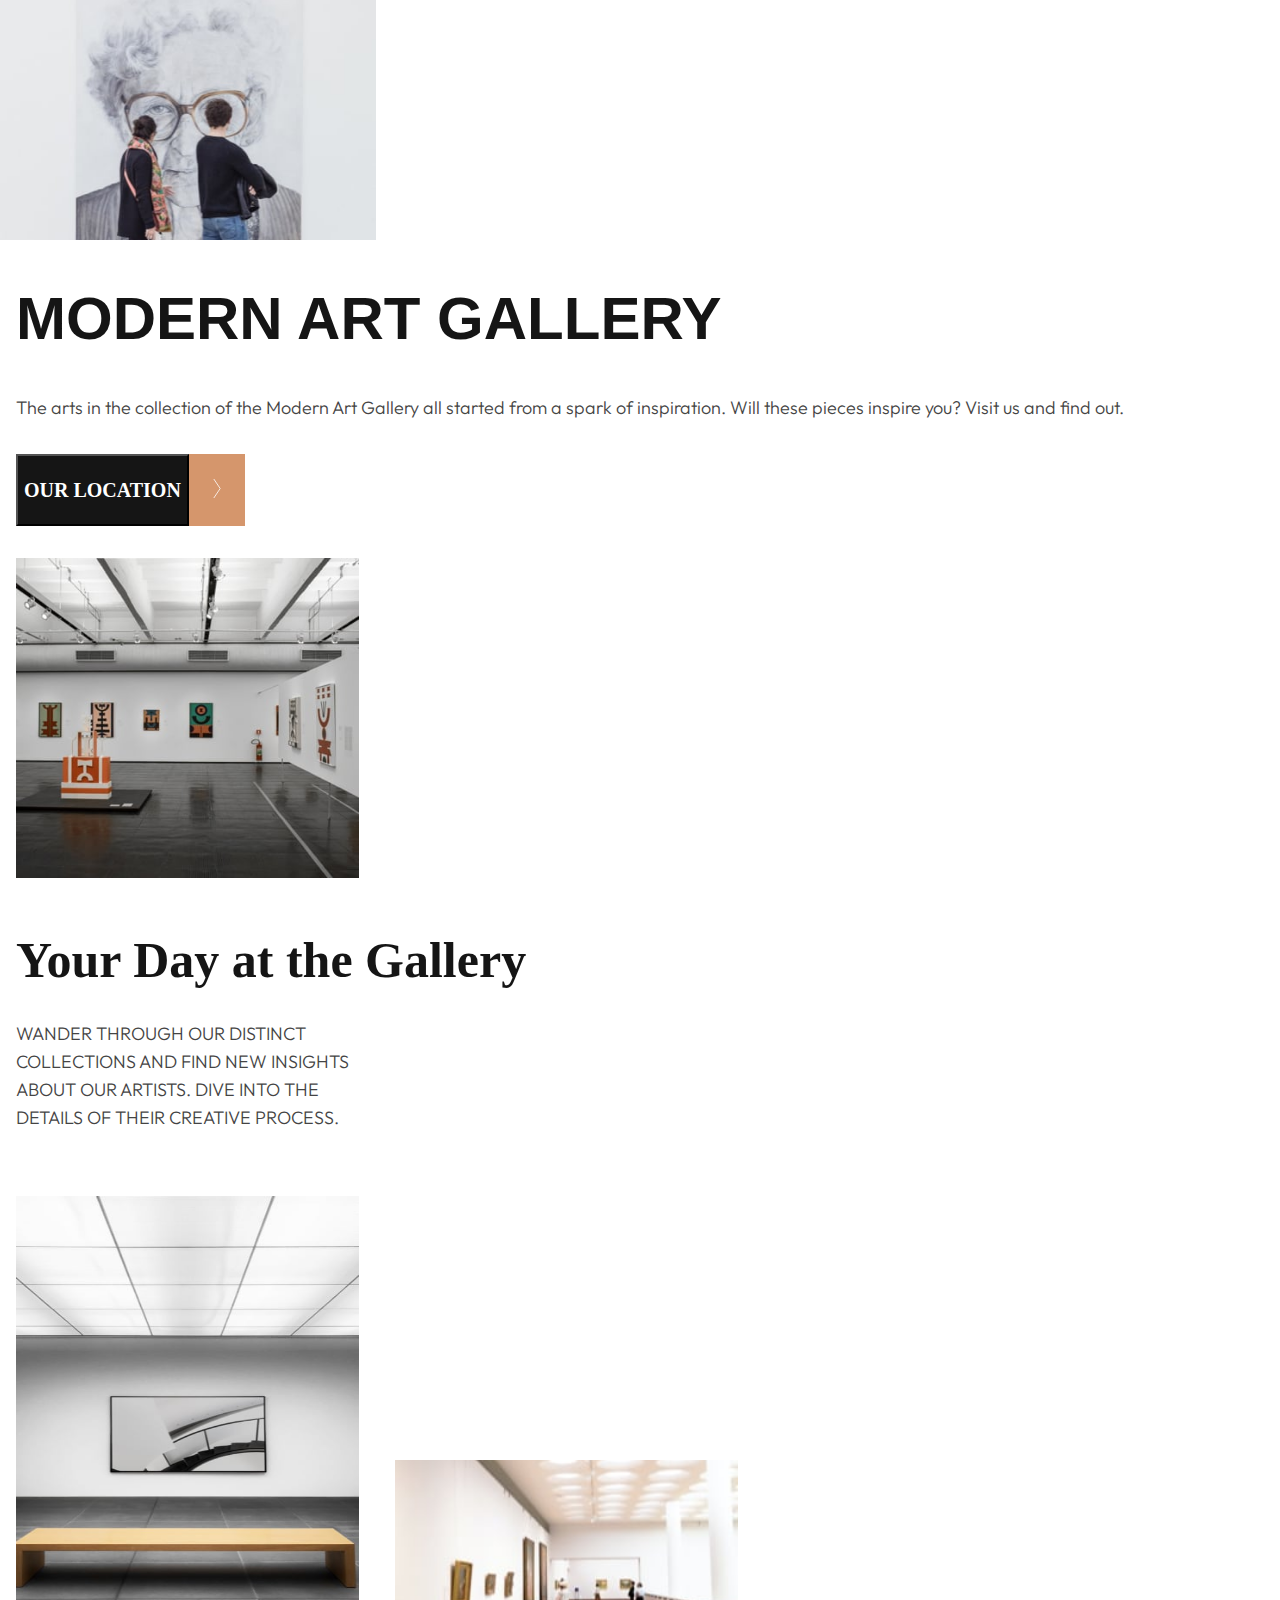
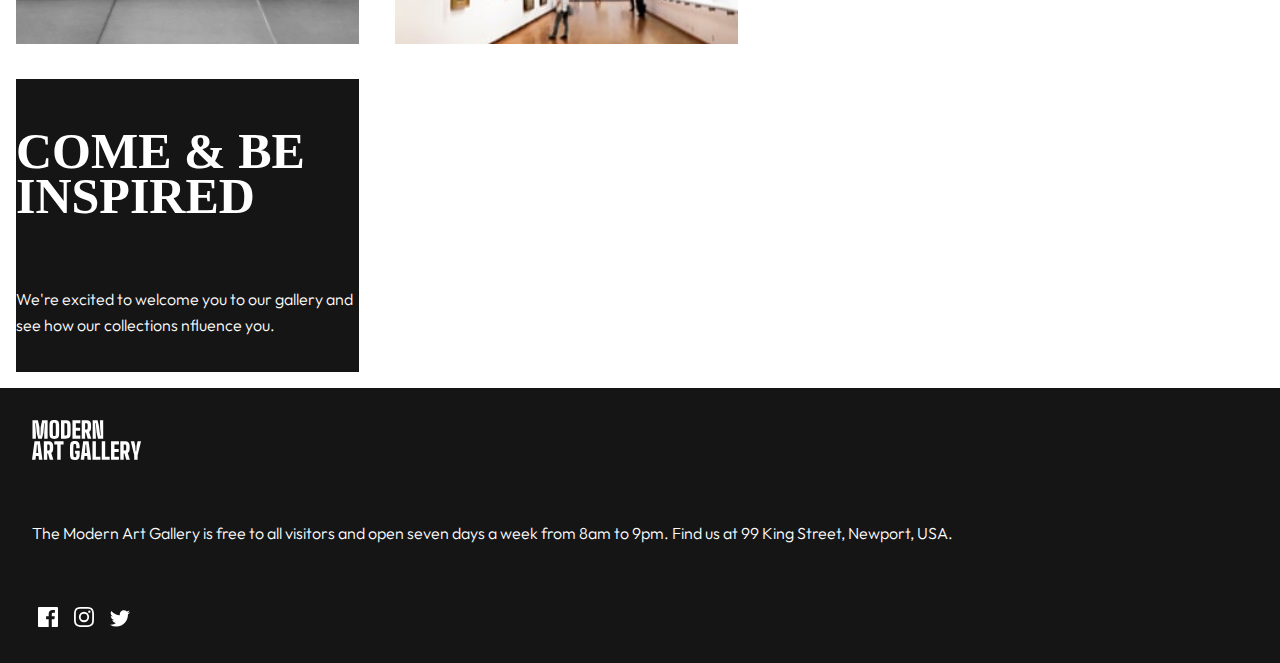
==== index.html @ 7eb56052 "add mob version" ====
<!DOCTYPE html>
<html lang="en">

<head>
    <meta charset="UTF-8">
    <meta http-equiv="X-UA-Compatible" content="IE=edge">
    <meta name="viewport" content="width=device-width, initial-scale=1.0">
    <link rel="stylesheet" href="style.css">
    <link rel="stylesheet" href="reset.css">
    <link rel="preconnect" href="https://fonts.googleapis.com">
    <link rel="preconnect" href="https://fonts.gstatic.com" crossorigin>
    <link href="https://fonts.googleapis.com/css2?family=Outfit:wght@300;800;900&display=swap" rel="stylesheet">
    <!-- <link href="https://fonts.googleapis.com/css2?family=Big+Shoulders+Display:wght@300;800;900&display=swap" rel="stylesheet"> -->
    <title>Document</title>
</head>

<body>
   

    <header>
        <img src="image-hero.jpg" alt="img-hero" class="img-hero">
        <h1 class="modern-h1">MODERN ART GALLERY</h1>
        <p class="header-p">The arts in the collection of the Modern Art Gallery all started from a spark of inspiration. Will these
            pieces inspire you? Visit us and find out.</p>

        <diV class="location-div">
             <button class="header-button">OUR LOCATION </button>
            <div class="div-right-icon">
                <a href="location.html"><img src="icon-arrow-right.svg" alt="" class="icon-right"></a>
                
             </div>
        </diV>

    </header>

    <main>
        <section>
            <div>
                <div>
                    <img src="image-grid-1.jpg" alt="" class="grid-1">
                    <h2 class="your-h2">Your Day at the Gallery</h2>
                    <p class="wander-p">Wander through our distinct collections and find new insights about our artists. Dive into the
                        details of their creative process.</p>
                </div>

                <div>
                    <img src="image-grid-2.jpg" alt="" class="grid-2">
                    <img src="image-grid-3.jpg" alt="" class="grid-3">
                </div>

                    <div class="div-come">
                        <h3 class="come-h3">COME & BE INSPIRED</h3>
                        <p class="come-p">We're excited to welcome you to our gallery and see how our collections nfluence you.</p>
                    </div>

                    <footer class="footer-container">
                        
                            <img src="logo-light.svg" alt="" class="logo-light">
                            <p class="footer-p">The Modern Art Gallery is free to all visitors and open seven days a week from 8am to 9pm.
                            Find
                            us at 99 King Street, Newport, USA.</p>
                            <div class="div-socialmedi">
                                <button class="social-icons"> <img src="icon-facebook.svg" alt=""></button>
                                <button class="social-icons"><img src="icon-instagram.svg" alt=""></button>
                                <button class="social-icons"><img src="icon-twitter.svg" alt=""></button>
                            </div>
                        </footer>
                        </div>
                </section>
            </main>

    
        

</body>

</html>
---- style.css ----
body{
    width: 100%;
    display: flex;
    flex-direction: column;
    overflow-x: hidden;
}



header{
    /* max-width:375px; */
    display: flex;
    flex-direction: column;
    gap: 32px;
}
   

.img-hero{
    width: 376px;
    height: 240px;
    object-fit: cover;
}

.modern-h1{
    font-family: 'Big Shoulders Display',sans-serif;
    font-style: normal;
    font-weight: 900;
    font-size: 60px;
    line-height: 55px;
    color: #151515;
    padding-top: 32px;
    margin: 16px;
    

}

.header-p{
    font-family: 'Outfit';
    font-style: normal;
    font-weight: 300;
    font-size: 18px;
    line-height: 28px;
    color: #444444;
    padding-top: 32px;
    margin: 16px;

}

.header-button{
    font-family: 'Big Shoulders Display';
    font-style: normal;
    font-weight: 800;
    font-size: 20px;
    line-height: 24px;
    color: #FFFFFF;
    background: #151515;



}

.location-div{
    display: flex;
    padding: 16px;
}

.div-right-icon{
    display: flex;
    flex-direction: column;
    background-color:#D5966C; 
    width: 56px;
    height: 72px;
    justify-content: space-evenly;
    align-items: center;
}


.icon-right{
    width: 8px;
   
}

main{
    display: flex;
    flex-direction: column;
    /* padding-top: 144px; */
}

.grid-1{
    width: 343px;
    height: 320px;
    margin: 16px;
}

.your-h2{
    font-family: 'Big Shoulders Display';
    font-style: normal;
    font-weight: 900;
    font-size: 50px;
    line-height: 45px;
    color: #151515;
    padding-top: 25px;
    margin: 16px;
}

.wander-p{
    font-family: 'Outfit';
    font-style: normal;
    font-weight: 300;
    font-size: 18px;
    line-height: 28px;
    color: #444444;
    padding-top: 21px;
    width: 343px;
    text-transform: uppercase;
    margin: 16px;
}

.grid-2{
    padding-top: 32px;
    width: 343px;
    height: 480px;
    margin: 16px;
}

.grid-3{
    padding-top: 16px;
    width: 343px;
    height: 200px;
    object-fit: cover;
    margin: 16px;
}

.div-come{
    display: flex;
    flex-direction: column;
    justify-content: space-around;
    width: 343px;
    height: 293px;
    background: #151515;
    padding-top: 16px;
    margin: 16px;
}

.come-h3{
    font-family: 'Big Shoulders Display';
    font-style: normal;
    font-weight: 900;
    font-size: 50px;
    line-height: 45px; 
    color: #FFFFFF;
}

.come-p{
    font-family: 'Outfit';
    font-style: normal;
    font-weight: 300;
    font-size: 16px;
    line-height: 26px;
    color: #FFFFFF;
}


.footer-div{
display: flex;
flex-direction: column;
padding-top: 120px;
background: #151515;
width: 375px;
padding-top: 120px;


}

.footer-container{
    display: flex;
    flex-direction: column;
    background: #151515;
    padding-top: 37px;
    gap: 60px;
    padding: 32px;
}

.footer-p{
    font-family: 'Outfit';
    font-style: normal;
    font-weight: 300;
    font-size: 16px;
    line-height: 26px;
    color: #FFFFFF;
}

.logo-light{
    display: flex;
    flex-direction: column;
    width: 110px;

}

.div-socialmedia{
    display: flex;
    background: #151515;
   
}


.social-icons{
    background-color: #151515;
    border: none;
}
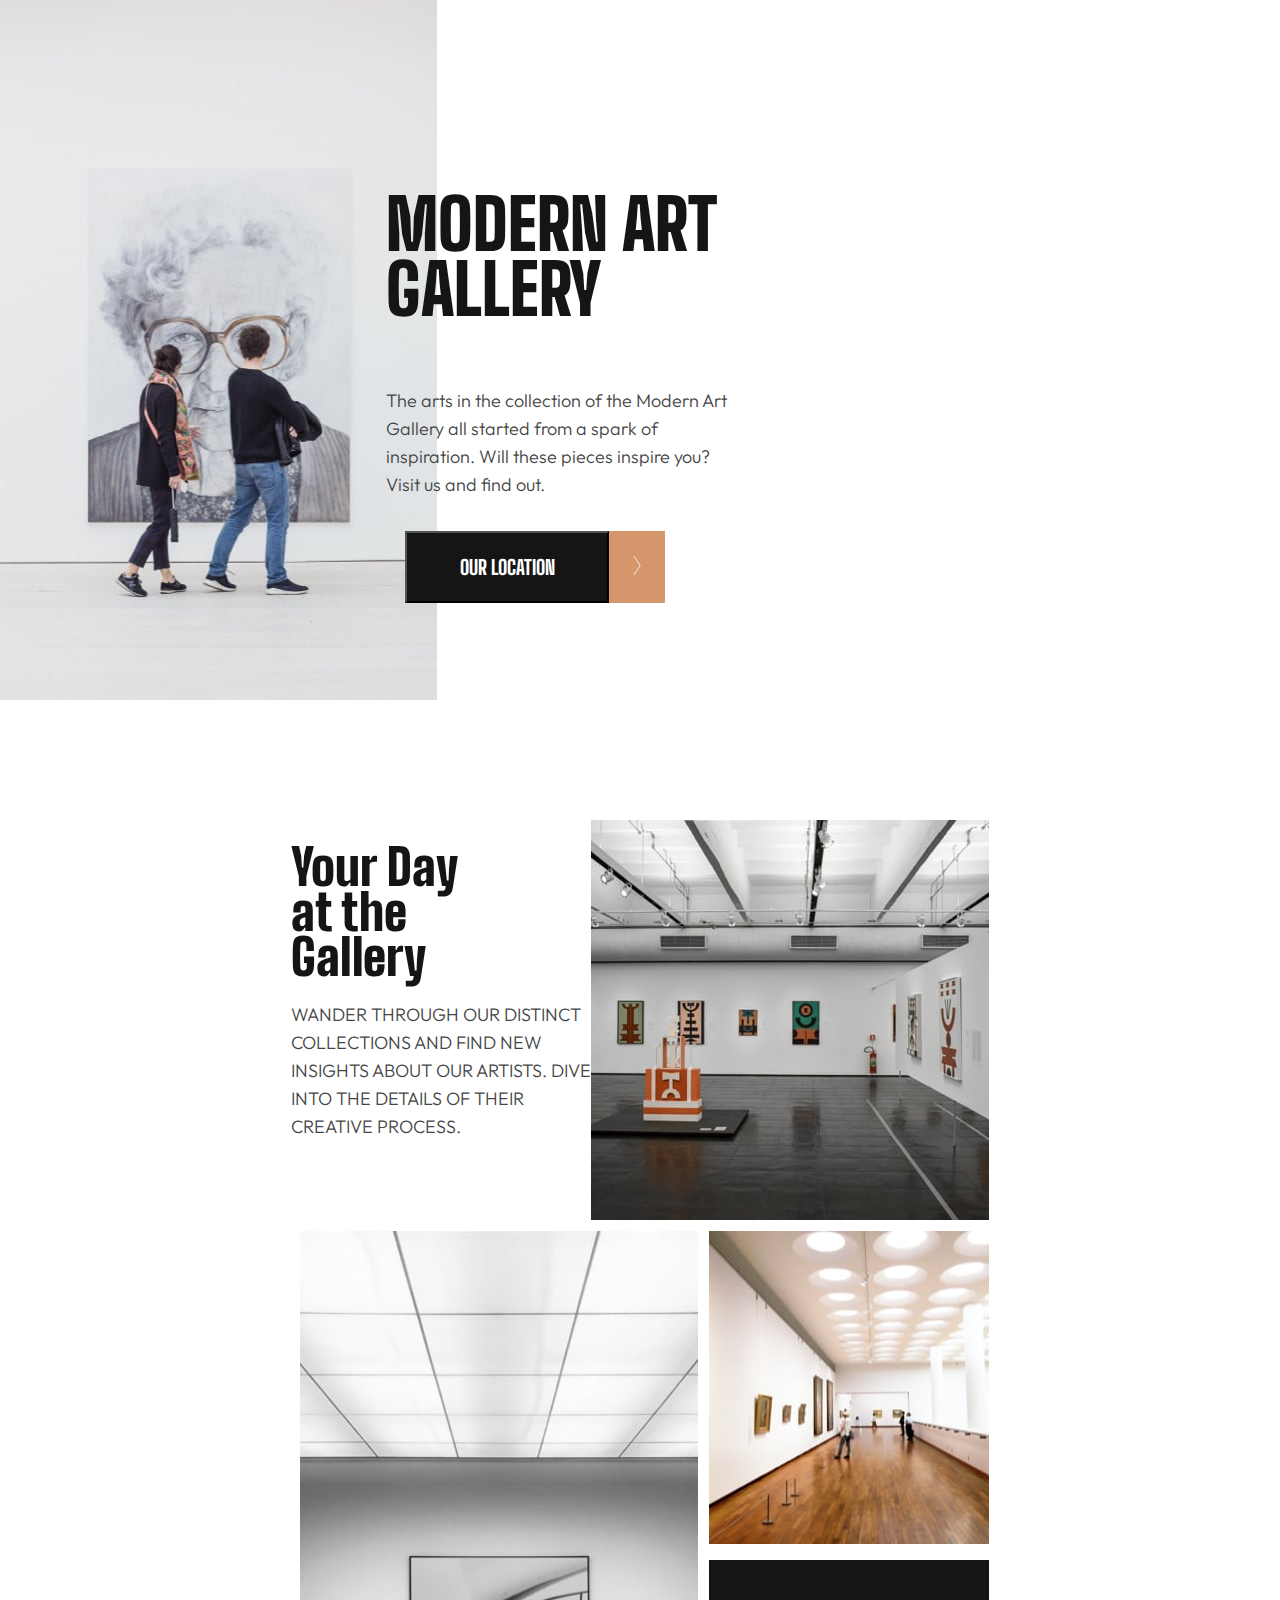
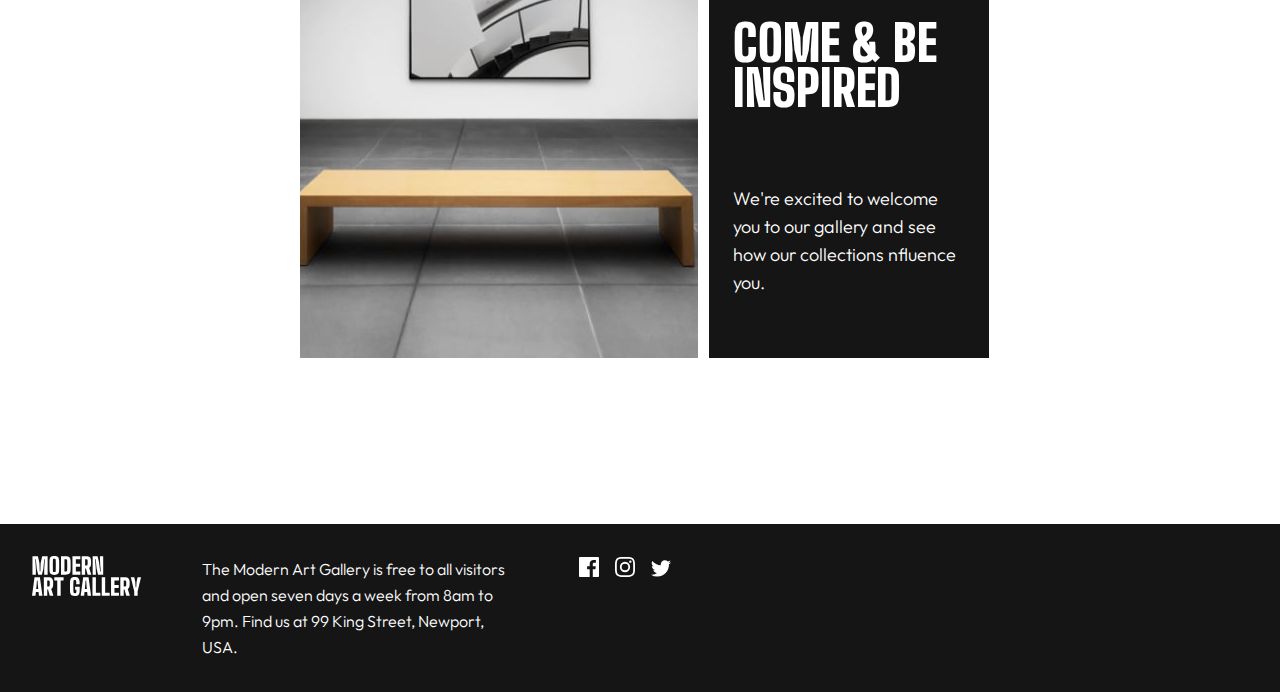
==== commit 434c4360: "add tab version" ====
--- a/index.html
+++ b/index.html
@@ -10,7 +10,7 @@
     <link rel="preconnect" href="https://fonts.googleapis.com">
     <link rel="preconnect" href="https://fonts.gstatic.com" crossorigin>
     <link href="https://fonts.googleapis.com/css2?family=Outfit:wght@300;800;900&display=swap" rel="stylesheet">
-    <!-- <link href="https://fonts.googleapis.com/css2?family=Big+Shoulders+Display:wght@300;800;900&display=swap" rel="stylesheet"> -->
+    <link href="https://fonts.googleapis.com/css2?family=Big+Shoulders+Display:wght@300;800;900&display=swap" rel="stylesheet">
     <title>Document</title>
 </head>
 
@@ -18,7 +18,9 @@
    
 
     <header>
-        <img src="image-hero.jpg" alt="img-hero" class="img-hero">
+        <img src="./images,icons/mob/image-hero.jpg" alt="img-hero" class="img-hero">
+        <img src="images,icons/tablet/image-hero.jpg" alt="" class="hero-tab">
+        <img src="images,icons/desktop/image-hero.jpg" alt="" class="hero-des">
         <h1 class="modern-h1">MODERN ART GALLERY</h1>
         <p class="header-p">The arts in the collection of the Modern Art Gallery all started from a spark of inspiration. Will these
             pieces inspire you? Visit us and find out.</p>
@@ -26,7 +28,7 @@
         <diV class="location-div">
              <button class="header-button">OUR LOCATION </button>
             <div class="div-right-icon">
-                <a href="location.html"><img src="icon-arrow-right.svg" alt="" class="icon-right"></a>
+                <a href="location.html"><img src="./images,icons/mob/icon-arrow-right.svg" alt="" class="icon-right"></a>
                 
              </div>
         </diV>
@@ -35,40 +37,50 @@
 
     <main>
         <section>
-            <div>
-                <div>
-                    <img src="image-grid-1.jpg" alt="" class="grid-1">
+            <div class="big-div">
+                <div class="top-div">
+                    <img src="images,icons/tablet/image-grid-1.jpg" alt="grid1-tab" class="grid1-tab">
+                    <img src="./images,icons/mob/image-grid-1.jpg" alt="" class="grid-1">
+                    <div class="your-div">
                     <h2 class="your-h2">Your Day at the Gallery</h2>
                     <p class="wander-p">Wander through our distinct collections and find new insights about our artists. Dive into the
                         details of their creative process.</p>
+                    </div>
                 </div>
 
-                <div>
-                    <img src="image-grid-2.jpg" alt="" class="grid-2">
-                    <img src="image-grid-3.jpg" alt="" class="grid-3">
-                </div>
-
-                    <div class="div-come">
-                        <h3 class="come-h3">COME & BE INSPIRED</h3>
-                        <p class="come-p">We're excited to welcome you to our gallery and see how our collections nfluence you.</p>
+                <div class="middle-div">
+                    <img src="images,icons/tablet/image-grid-2.jpg" alt="grid2-tab" class="grid2-tab">
+                    <img src="./images,icons/mob/image-grid-2.jpg" alt="" class="grid-2">
+                   
+            
+                    <div class="lower-right">
+                        <img src="images,icons/tablet/image-grid-3.jpg" alt="grid3-tab" class="grid3-tab">
+                        <img src="./images,icons/mob/image-grid-3.jpg" alt="" class="grid-3">
+                        <div class="div-come">
+                            <h3 class="come-h3">COME & BE INSPIRED</h3>
+                            <p class="come-p">We're excited to welcome you to our gallery and see how our collections nfluence you.</p>
+                        
+                        </div>
                     </div>
 
-                    <footer class="footer-container">
-                        
-                            <img src="logo-light.svg" alt="" class="logo-light">
-                            <p class="footer-p">The Modern Art Gallery is free to all visitors and open seven days a week from 8am to 9pm.
-                            Find
-                            us at 99 King Street, Newport, USA.</p>
-                            <div class="div-socialmedi">
-                                <button class="social-icons"> <img src="icon-facebook.svg" alt=""></button>
-                                <button class="social-icons"><img src="icon-instagram.svg" alt=""></button>
-                                <button class="social-icons"><img src="icon-twitter.svg" alt=""></button>
-                            </div>
-                        </footer>
+                   
+                </div>  
+                   
                         </div>
                 </section>
             </main>
-
+            <footer class="footer-container">
+                        
+                <img src="./images,icons/mob/logo-light.svg" alt="" class="logo-light">
+                <p class="footer-p">The Modern Art Gallery is free to all visitors and open seven days a week from 8am to 9pm.
+                Find
+                us at 99 King Street, Newport, USA.</p>
+                <div class="div-socialmedi">
+                    <button class="social-icons"> <img src="./images,icons/mob/icon-facebook.svg" alt=""></button>
+                    <button class="social-icons"><img src="./images,icons/mob/icon-instagram.svg" alt=""></button>
+                    <button class="social-icons"><img src="./images,icons/mob/icon-twitter.svg" alt=""></button>
+                </div>
+            </footer>
     
         
 
--- a/style.css
+++ b/style.css
@@ -1,7 +1,4 @@
-body{
-    width: 100%;
-    display: flex;
-    flex-direction: column;
+body{ 
     overflow-x: hidden;
 }
 
@@ -19,6 +16,14 @@
     width: 376px;
     height: 240px;
     object-fit: cover;
+}
+
+.hero-tab{
+    display: none;
+}
+
+.hero-des{
+    display: none;
 }
 
 .modern-h1{
@@ -30,7 +35,7 @@
     color: #151515;
     padding-top: 32px;
     margin: 16px;
-    
+    max-width: 343px;
 
 }
 
@@ -43,7 +48,7 @@
     color: #444444;
     padding-top: 32px;
     margin: 16px;
-
+    max-width: 343px;
 }
 
 .header-button{
@@ -83,13 +88,25 @@
 main{
     display: flex;
     flex-direction: column;
-    /* padding-top: 144px; */
+    align-items: center;
+}
+
+section{
+    max-width: 343px;
+    display: flex;
+    flex-direction: column;
+    
+    
 }
 
 .grid-1{
     width: 343px;
     height: 320px;
     margin: 16px;
+}
+
+.grid1-tab{
+    display: none;
 }
 
 .your-h2{
@@ -101,6 +118,7 @@
     color: #151515;
     padding-top: 25px;
     margin: 16px;
+    max-width: 343px;
 }
 
 .wander-p{
@@ -116,11 +134,20 @@
     margin: 16px;
 }
 
+.grid2-tab{
+    display: none;
+}
+
 .grid-2{
     padding-top: 32px;
     width: 343px;
     height: 480px;
     margin: 16px;
+}
+
+.grid3-tab{
+    display: none;
+    
 }
 
 .grid-3{
@@ -140,6 +167,7 @@
     background: #151515;
     padding-top: 16px;
     margin: 16px;
+    padding: 24px;
 }
 
 .come-h3{
@@ -149,6 +177,8 @@
     font-size: 50px;
     line-height: 45px; 
     color: #FFFFFF;
+    max-width: 294px;
+
 }
 
 .come-p{
@@ -158,6 +188,7 @@
     font-size: 16px;
     line-height: 26px;
     color: #FFFFFF;
+    max-width: 294px;
 }
 
 
@@ -188,6 +219,7 @@
     font-size: 16px;
     line-height: 26px;
     color: #FFFFFF;
+    max-width: 311px;
 }
 
 .logo-light{
@@ -208,3 +240,160 @@
     background-color: #151515;
     border: none;
 }
+ @media(min-width: 768px ){
+
+    header{
+        display: flex;
+       
+    } 
+
+   .img-hero{
+    display: none;
+   }
+
+   .hero-tab{
+    display: block;
+   }
+    
+.grid-1{
+    display: none;
+}
+
+.grid1-tab{
+    display: block;
+    width: 398pxpx;
+}
+
+.grid-2{
+    display: none;
+}
+
+.grid2-tab{
+    display: block;
+    
+}
+
+.grid-3{
+    display: none;
+}
+
+.grid3-tab{
+    display: block;
+    object-fit: cover;
+    height: 313px;
+    width: 444x;
+    
+}
+
+   .modern-h1{
+    max-width: 339px;
+    height: 110px;
+    position: absolute;
+    top: 144px;
+    left: 370px;
+    font-size: 70px;
+    line-height: 65px;
+    
+   }
+
+   .header-p{
+    position: absolute;
+    top: 323px;
+    left: 370px;
+    padding-top: 48px;
+    font-size: 18px;
+    line-height: 28px;
+   }
+
+.location-div{
+    position: absolute;
+    top: 483px;
+    left: 389px;
+    padding-top: 48px;
+}
+    
+.header-button{
+    width: 204px;
+}
+
+.main{
+    display: flex;
+    flex-direction: row;
+    justify-content: center;
+}
+
+section{
+    display: flex;
+    max-width: 768px;
+}
+
+
+.top-div{
+    display: flex;
+    flex-direction: row-reverse;
+    justify-content: space-evenly;
+    margin-top: 120px;
+}
+
+.your-div{
+    display: flex;
+    flex-direction: column;
+    
+}
+
+.your-h2{
+    display: flex;
+    flex-direction: column;
+    align-items: center;
+   width: 197px;
+   margin: 0;
+}
+
+.wander-p{
+  width: 300px;
+  margin: 0;
+  
+}
+
+.middle-div{
+    display: flex;
+    margin-top: 11px;
+    gap: 11px;
+    justify-content: flex-end;
+    
+}
+
+.lower-right{
+   display: flex;
+   flex-direction: column;
+}
+
+.div-come{
+    max-width: 280px;
+    margin-top: 11px;
+    margin: inherit;
+    height: 398px;
+    margin: 0;
+    margin-top: 16px;
+}
+
+.come-p{
+    font-size: 18px;
+    line-height: 28px;
+}
+
+.footer-container{
+    margin-top: 166px;
+}
+
+.footer-container{
+    flex-direction: row;
+}
+
+ .logo-light{
+    flex-direction: row;
+    height: 40px; 
+}
+
+}
+
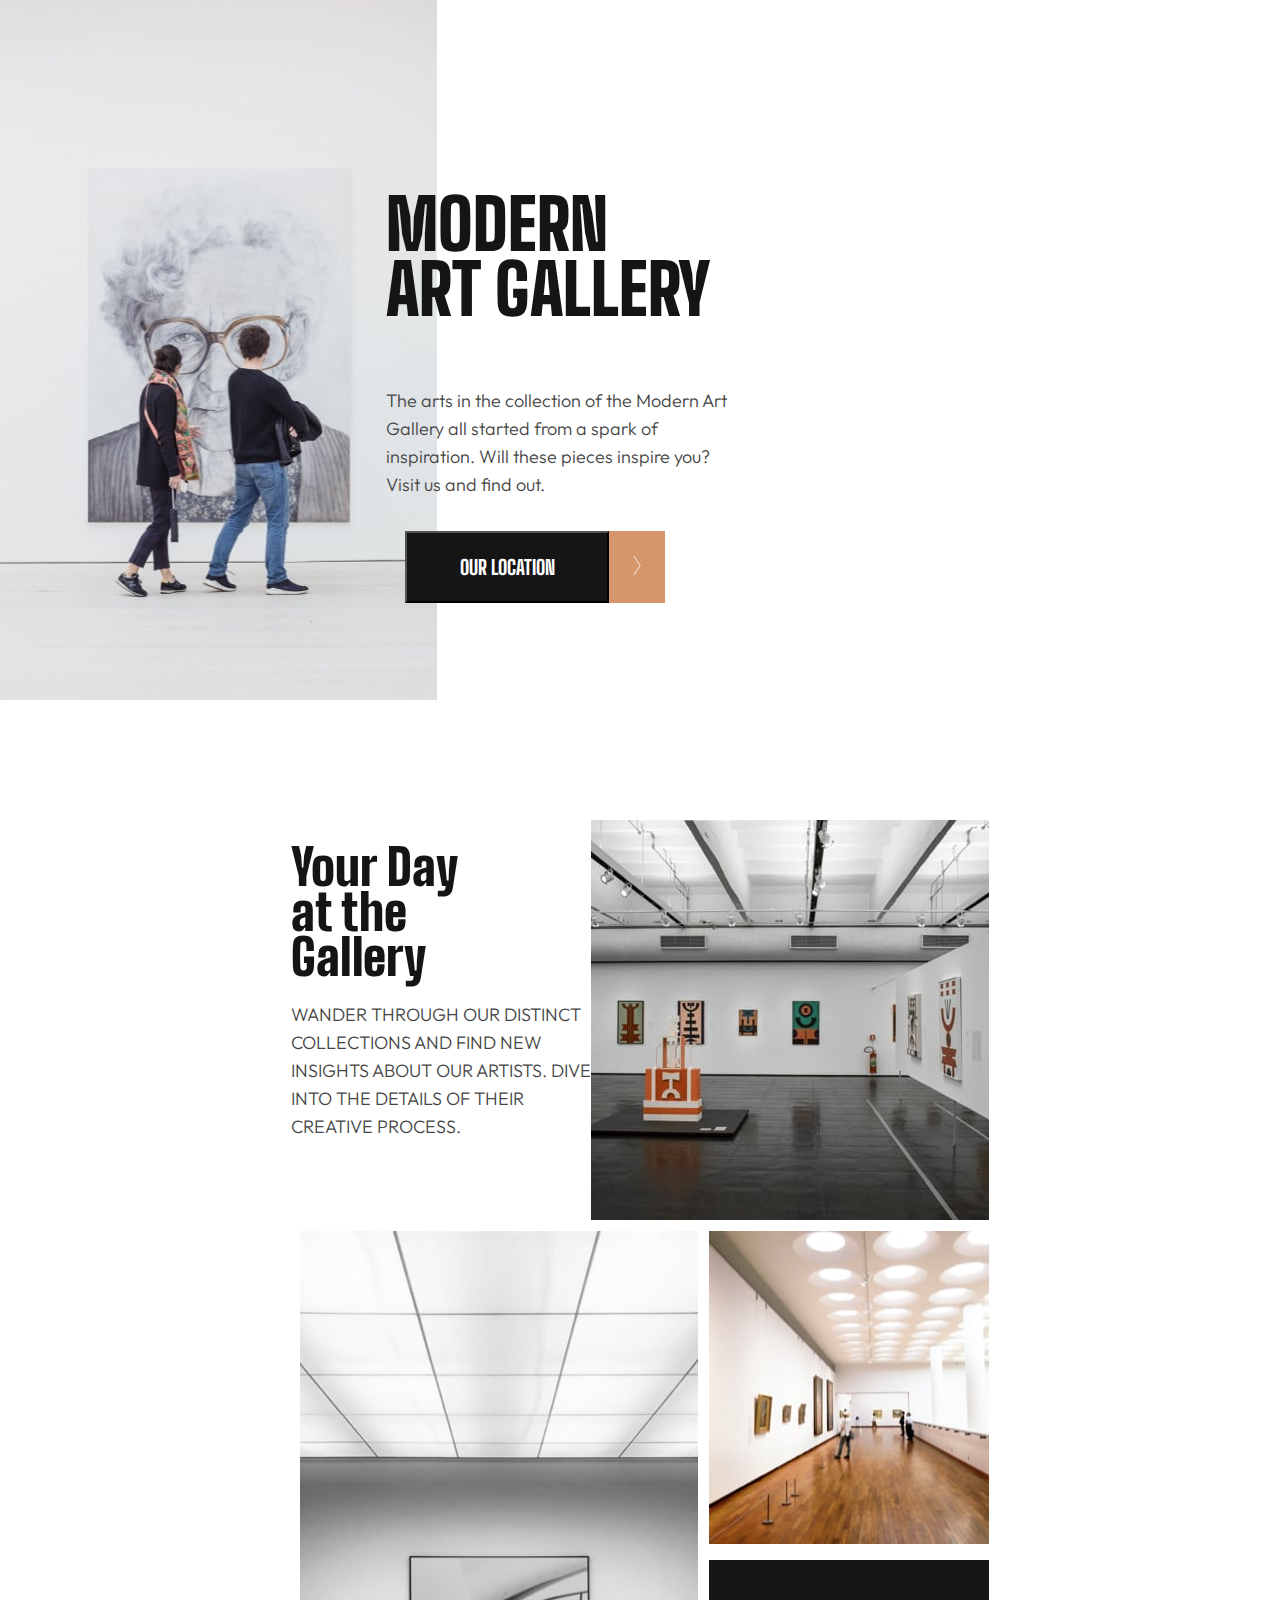
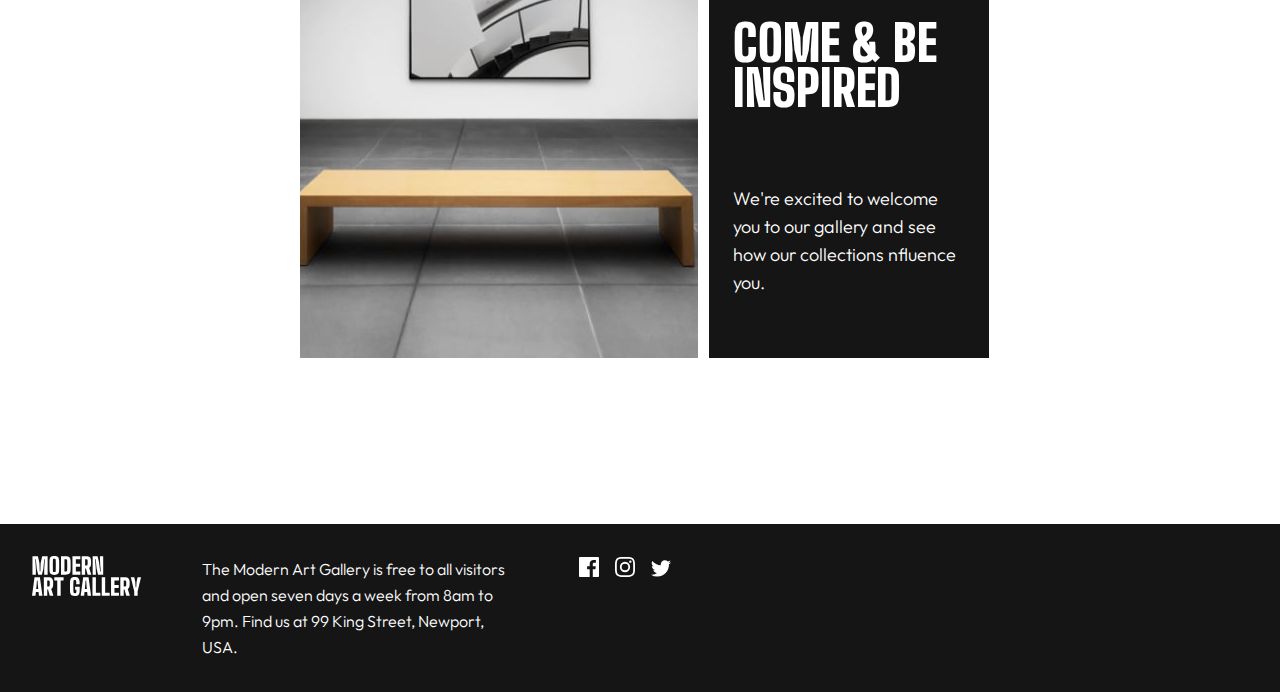
==== commit 98546133: "add desktop sersion" ====
--- a/index.html
+++ b/index.html
@@ -18,13 +18,16 @@
    
 
     <header>
+       
+    <div class="two-div">
+        <div class="black-div"></div>
         <img src="./images,icons/mob/image-hero.jpg" alt="img-hero" class="img-hero">
         <img src="images,icons/tablet/image-hero.jpg" alt="" class="hero-tab">
         <img src="images,icons/desktop/image-hero.jpg" alt="" class="hero-des">
-        <h1 class="modern-h1">MODERN ART GALLERY</h1>
+        <h1 class="modern-h1"> MODERN<br>ART GALLERY</h1>
         <p class="header-p">The arts in the collection of the Modern Art Gallery all started from a spark of inspiration. Will these
-            pieces inspire you? Visit us and find out.</p>
-
+         pieces inspire you? Visit us and find out.</p>
+    </div>
         <diV class="location-div">
              <button class="header-button">OUR LOCATION </button>
             <div class="div-right-icon">
--- a/style.css
+++ b/style.css
@@ -23,6 +23,10 @@
 }
 
 .hero-des{
+    display: none;
+}
+
+.black-div{
     display: none;
 }
 
@@ -287,7 +291,6 @@
 
    .modern-h1{
     max-width: 339px;
-    height: 110px;
     position: absolute;
     top: 144px;
     left: 370px;
@@ -397,3 +400,51 @@
 
 }
 
+@media(min-width: 1439px){
+   
+.hero-tab{
+    display: none;
+}    
+
+.hero-des{
+    display: block;}
+
+.black-div{
+    display: block;
+    background-color: #151515;
+    width: 449px;
+    height: 799px;
+}
+
+.two-div{
+    display: flex;
+}
+}
+
+@media(min-width: 1439px){
+
+.location-div{
+    left: 900px;
+    top: 370px;
+}  
+
+.header-p{
+    left: 900px;
+    top: 190px;
+}
+
+.footer-container{
+    justify-content: space-around;
+}
+
+.modern-h1{
+    top: 190px;
+    left: 225px;
+    background-image:
+    linear-gradient(90deg,white 210px,black 50% );
+    -webkit-background-clip: text ;
+    color: transparent;
+ 
+}
+
+}